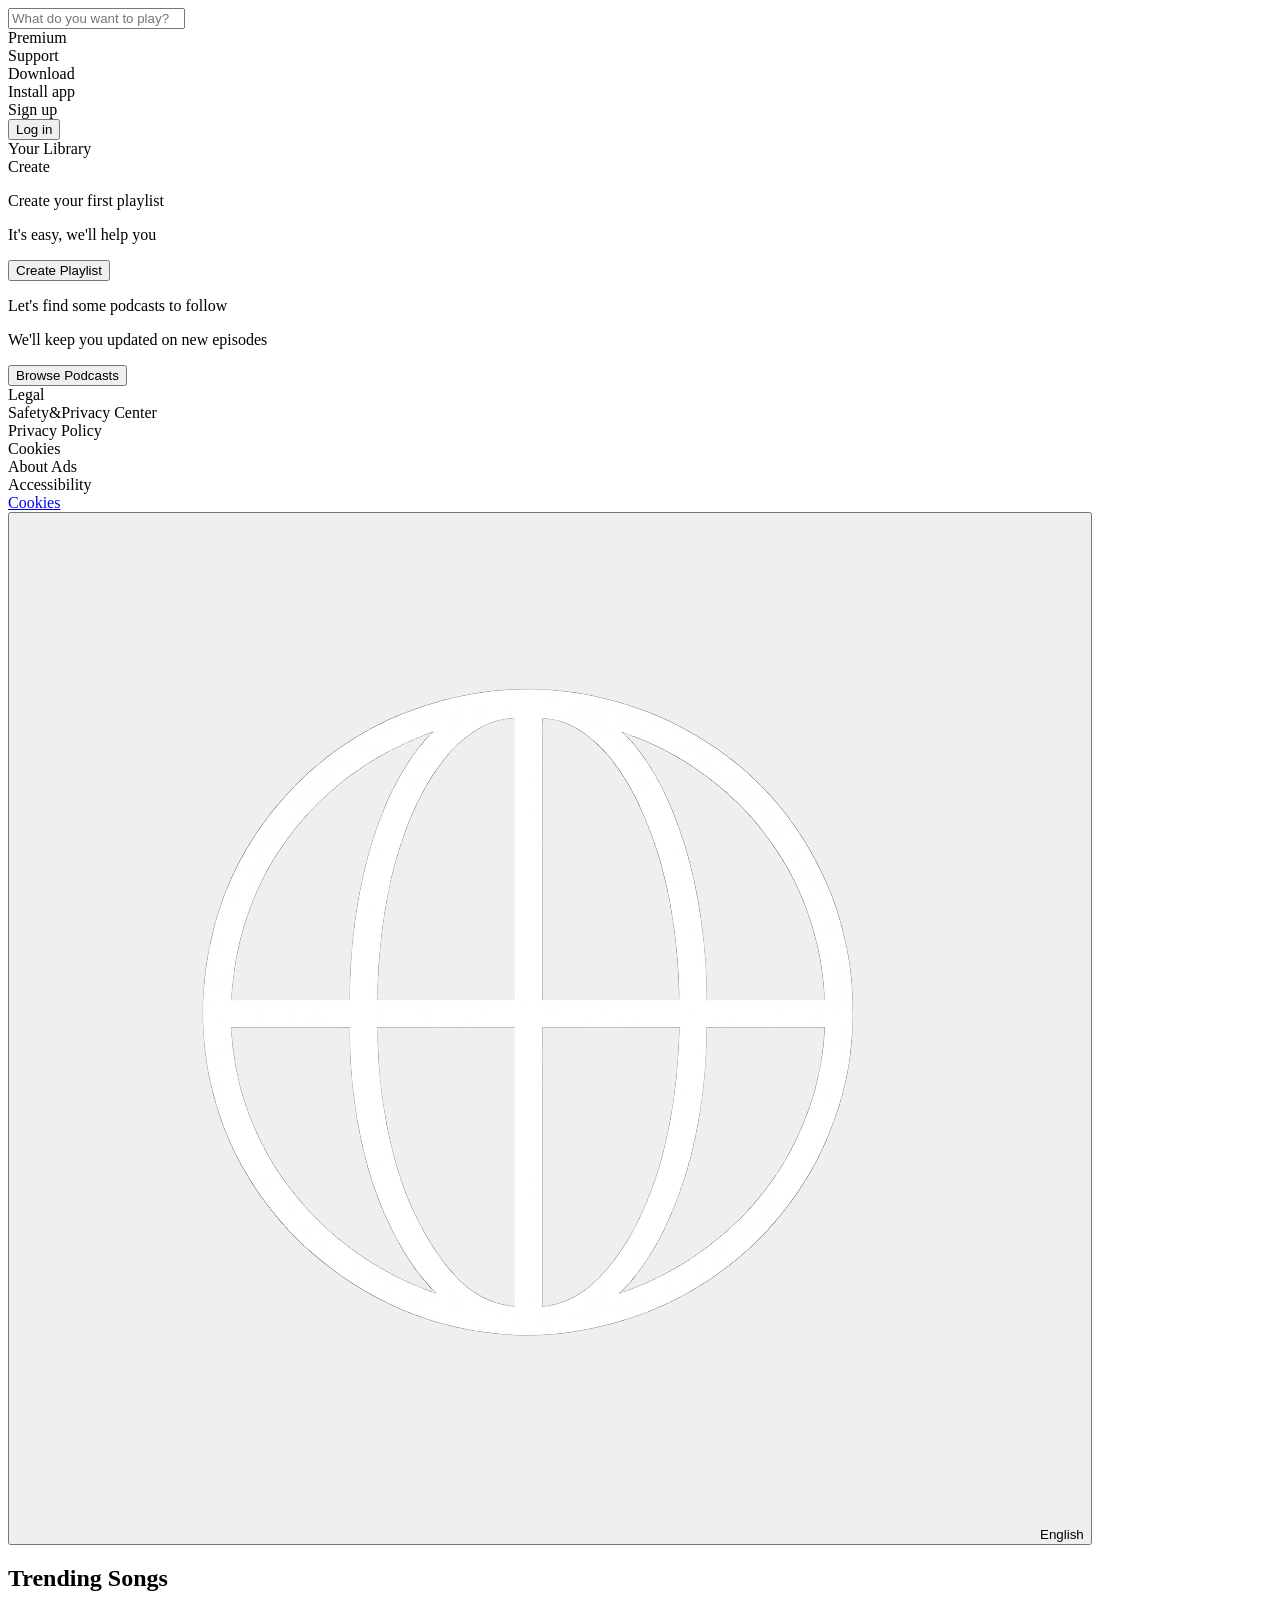
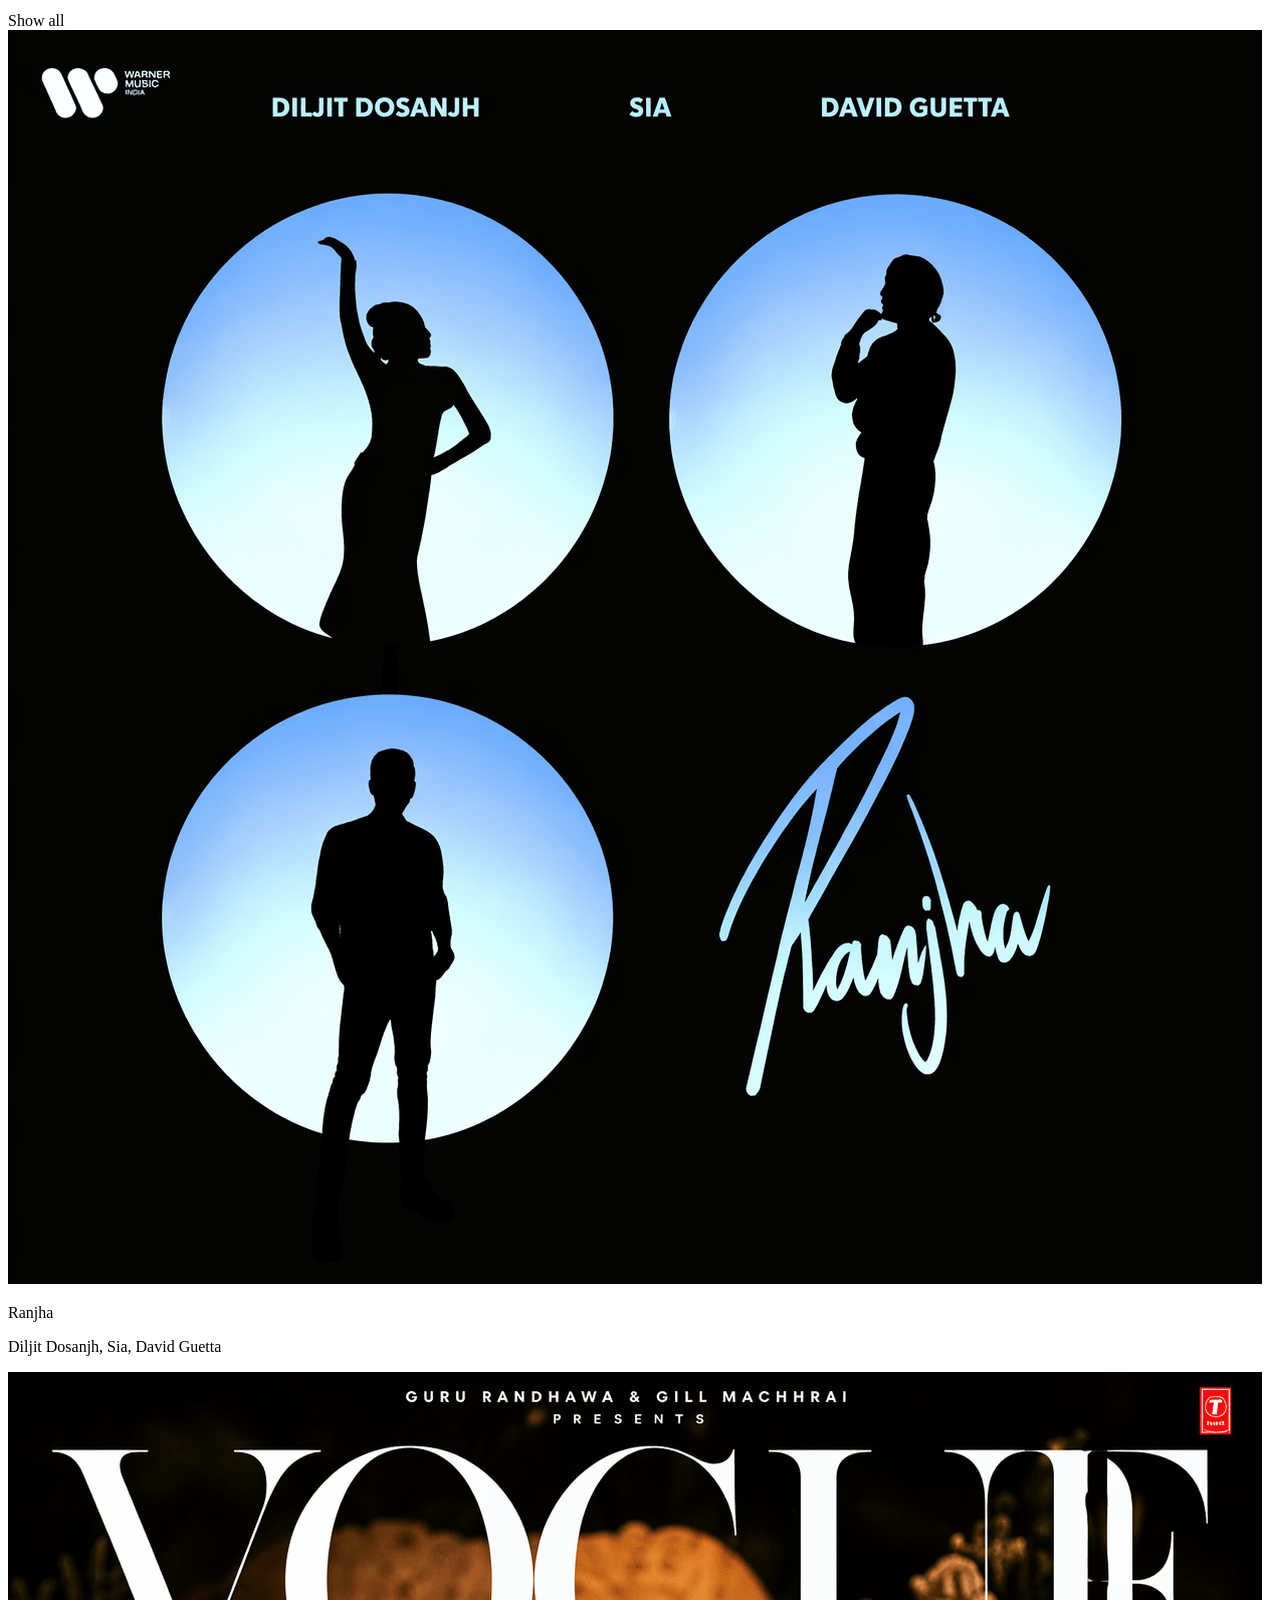
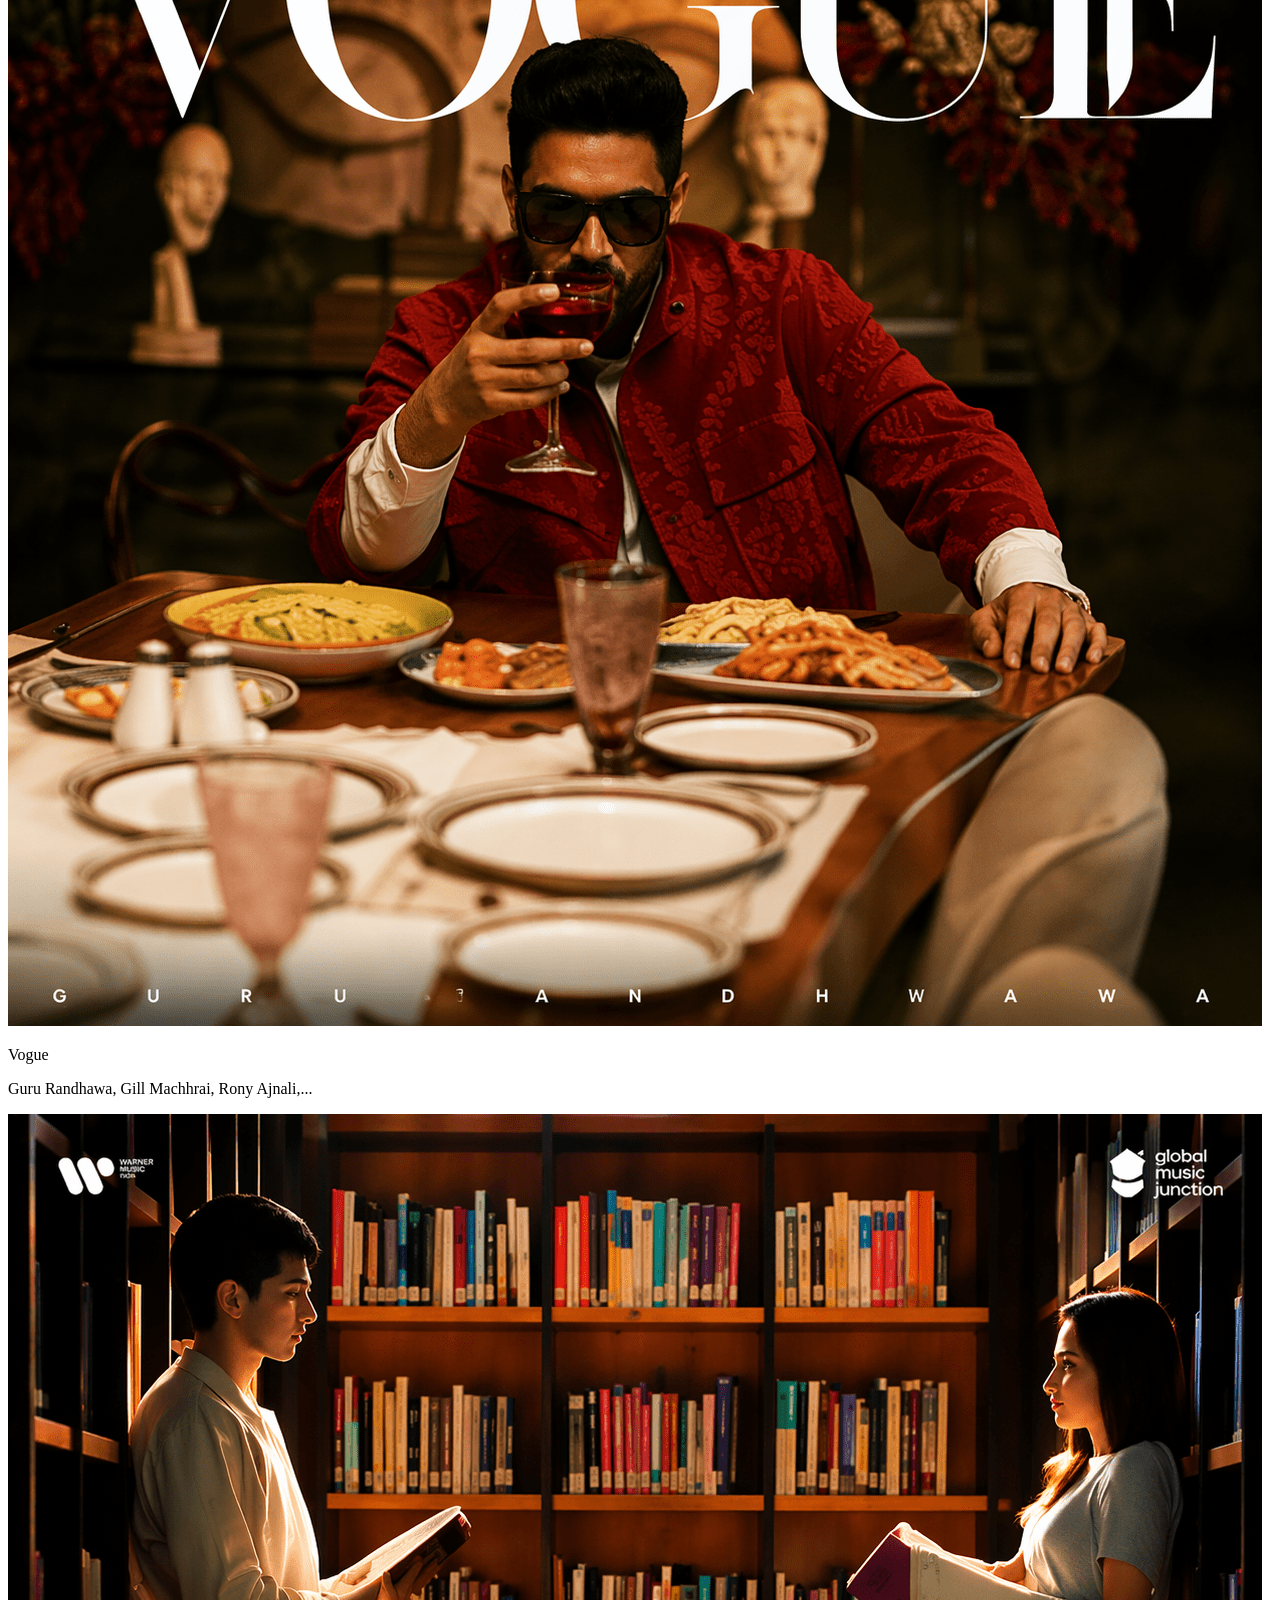
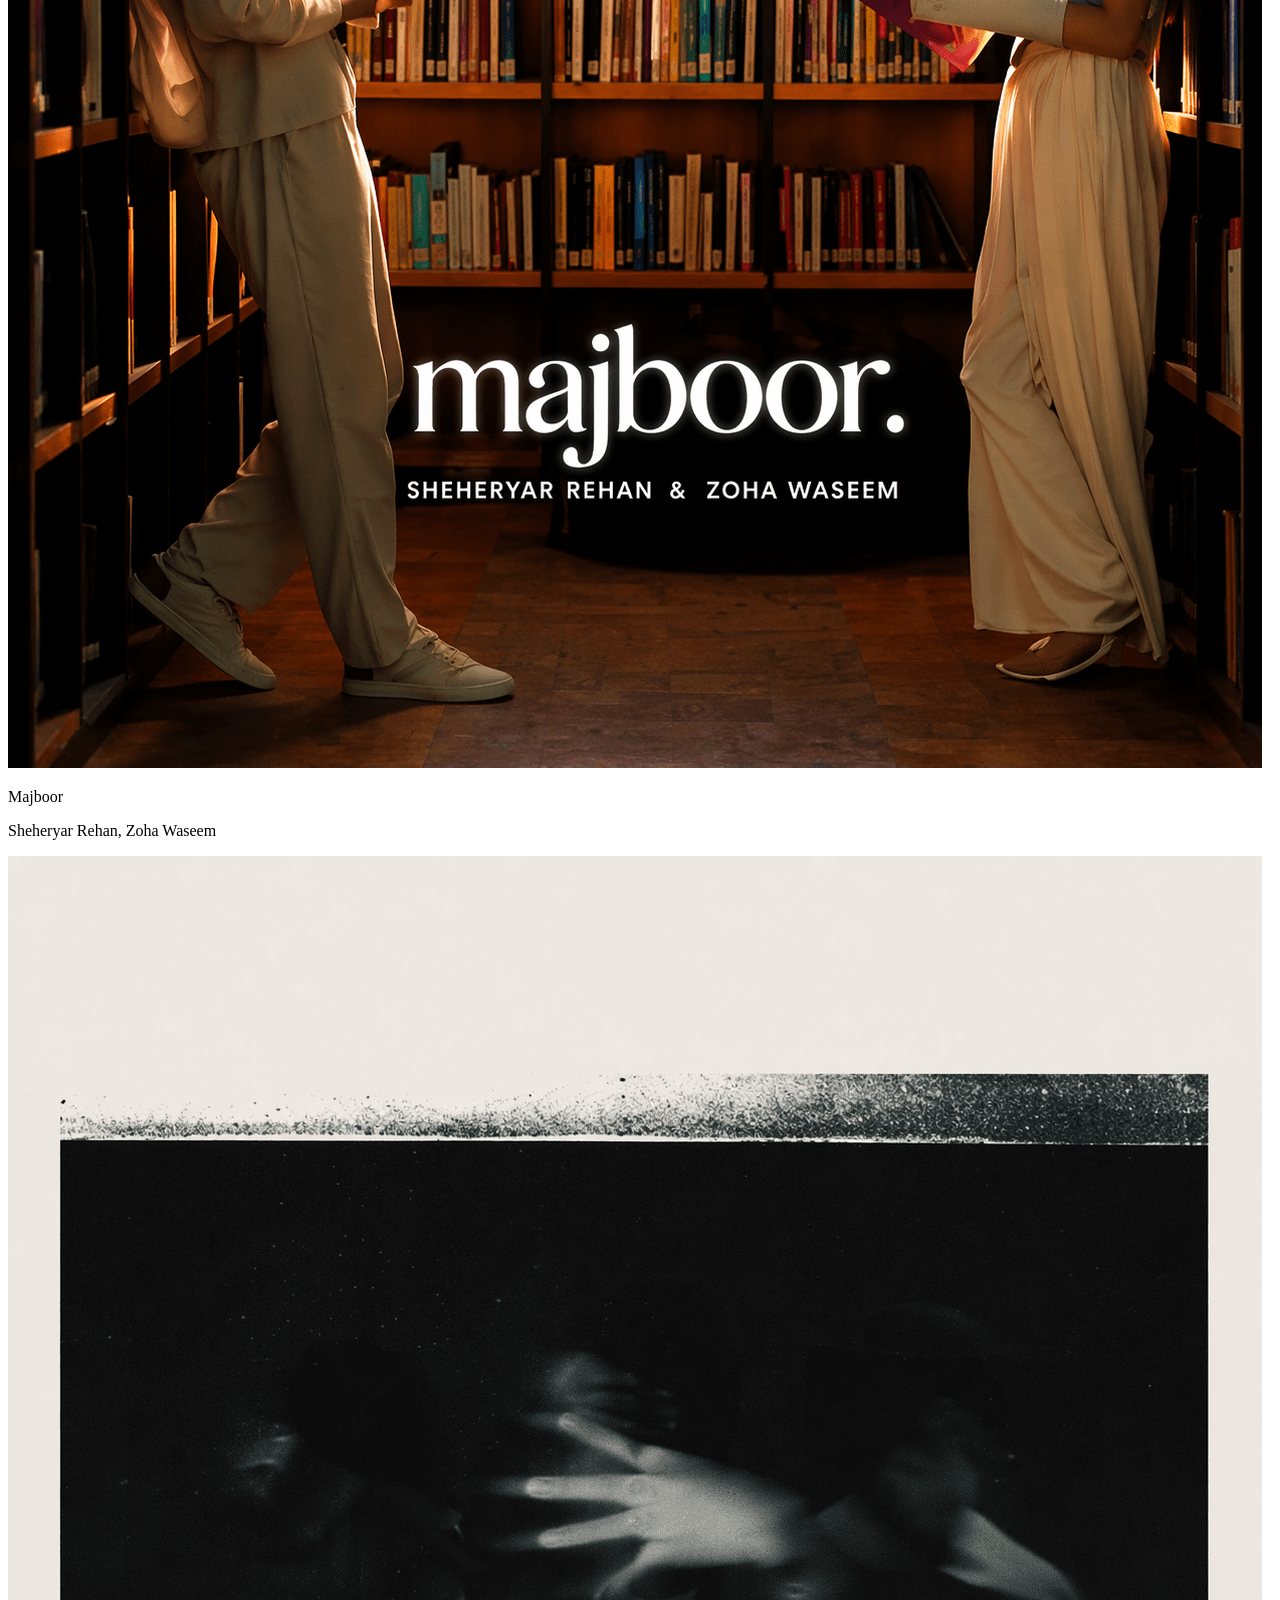
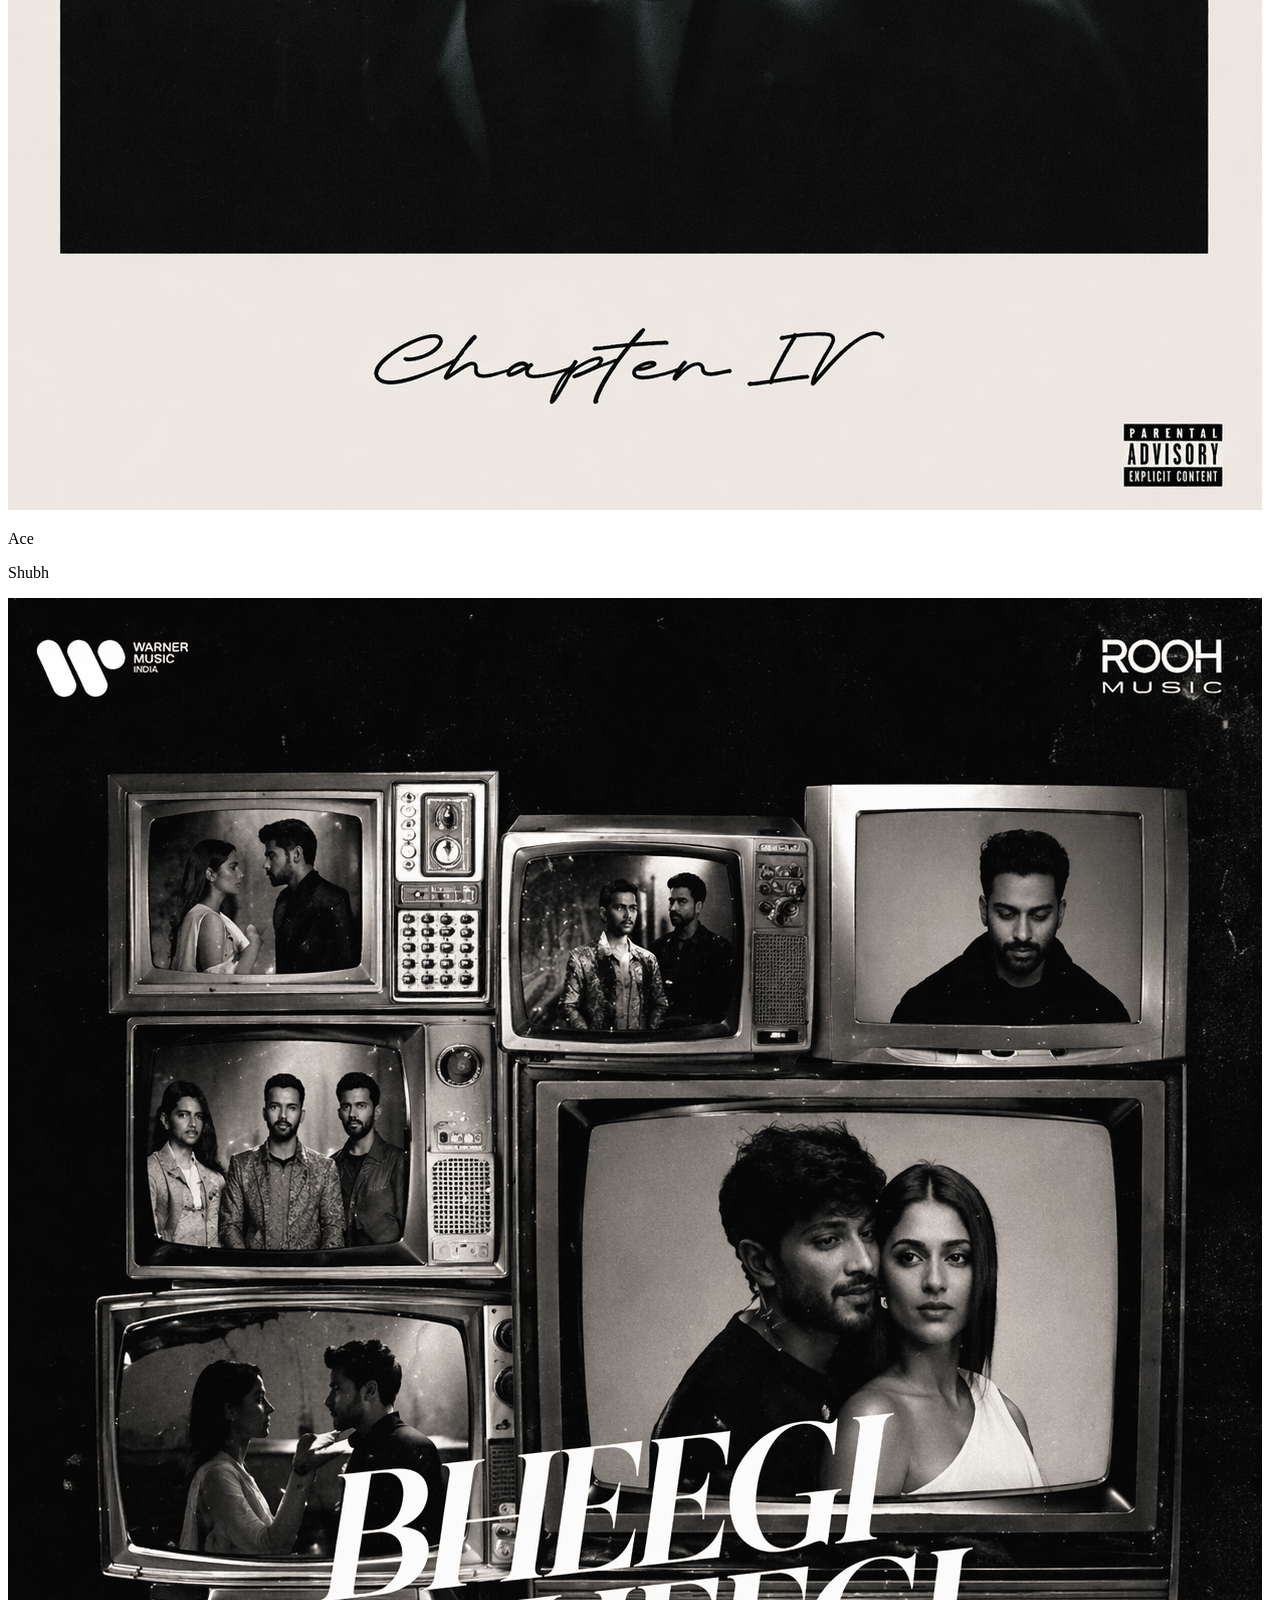
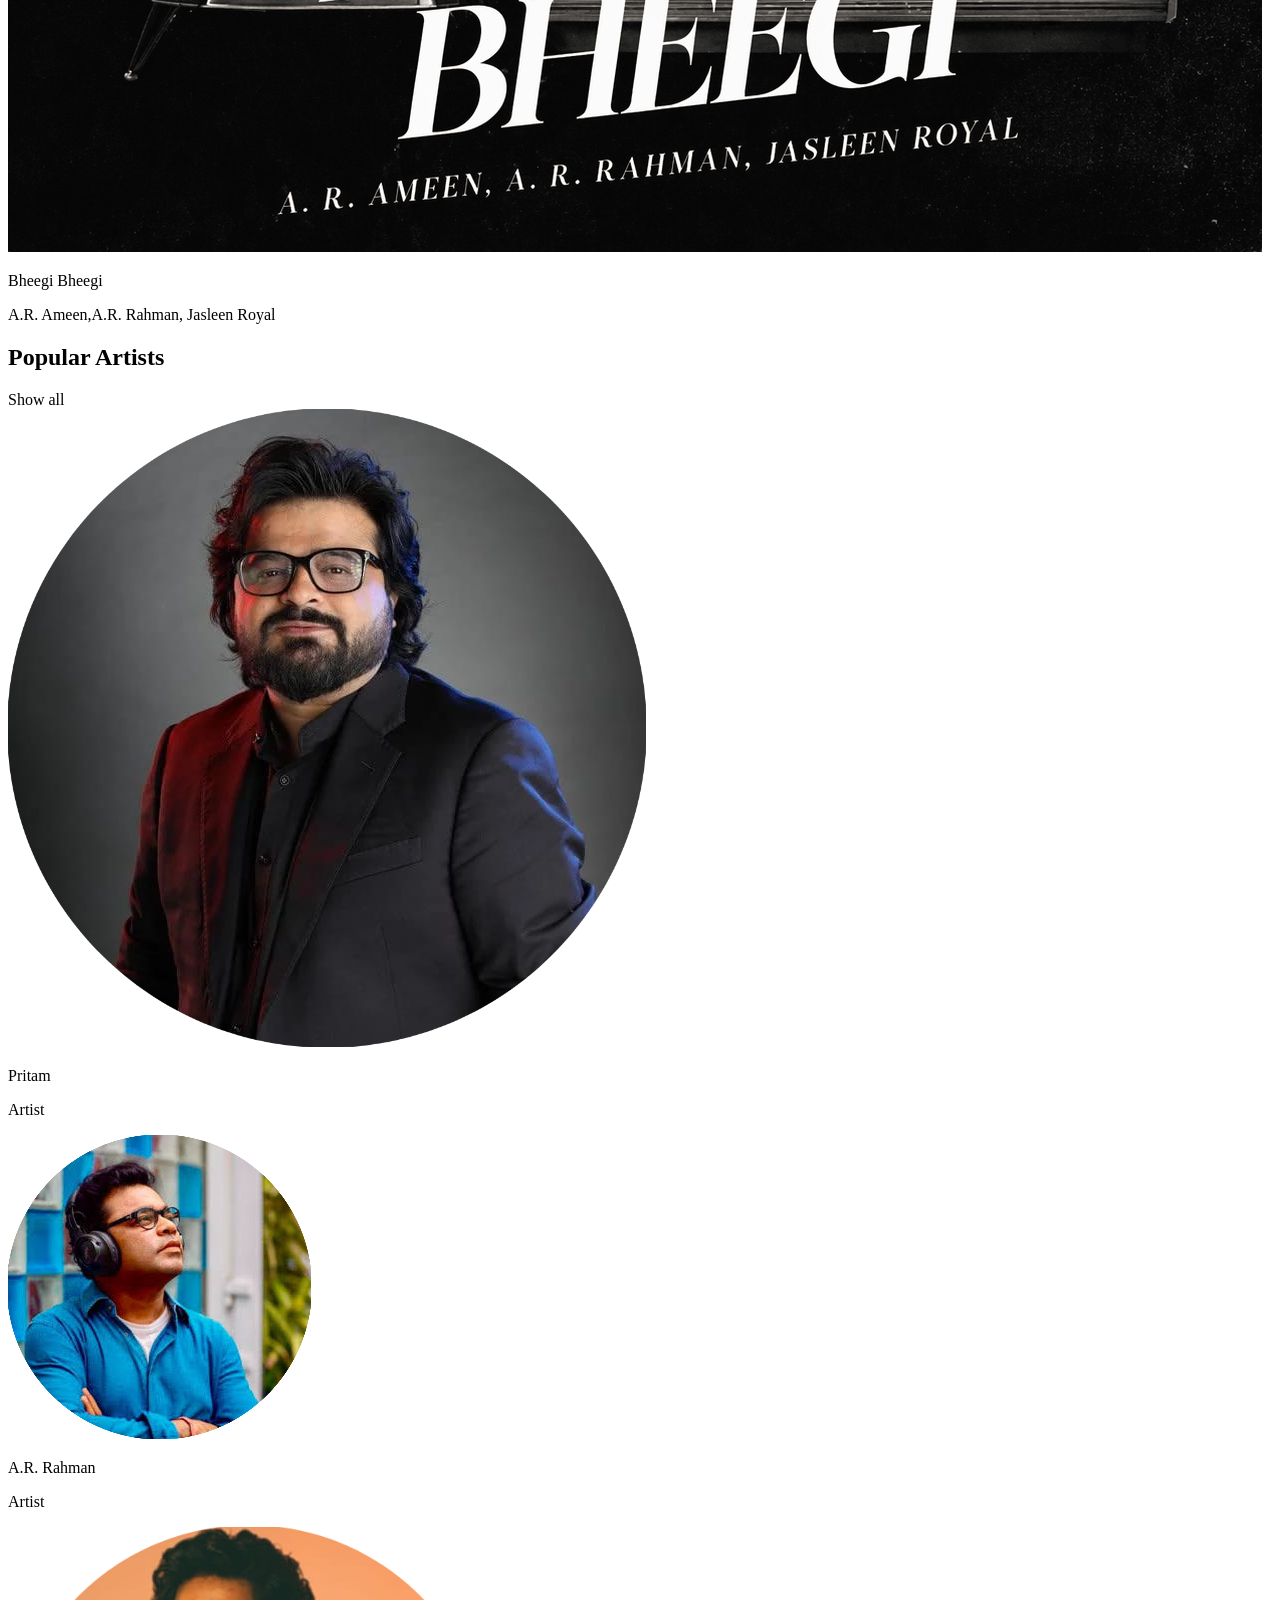
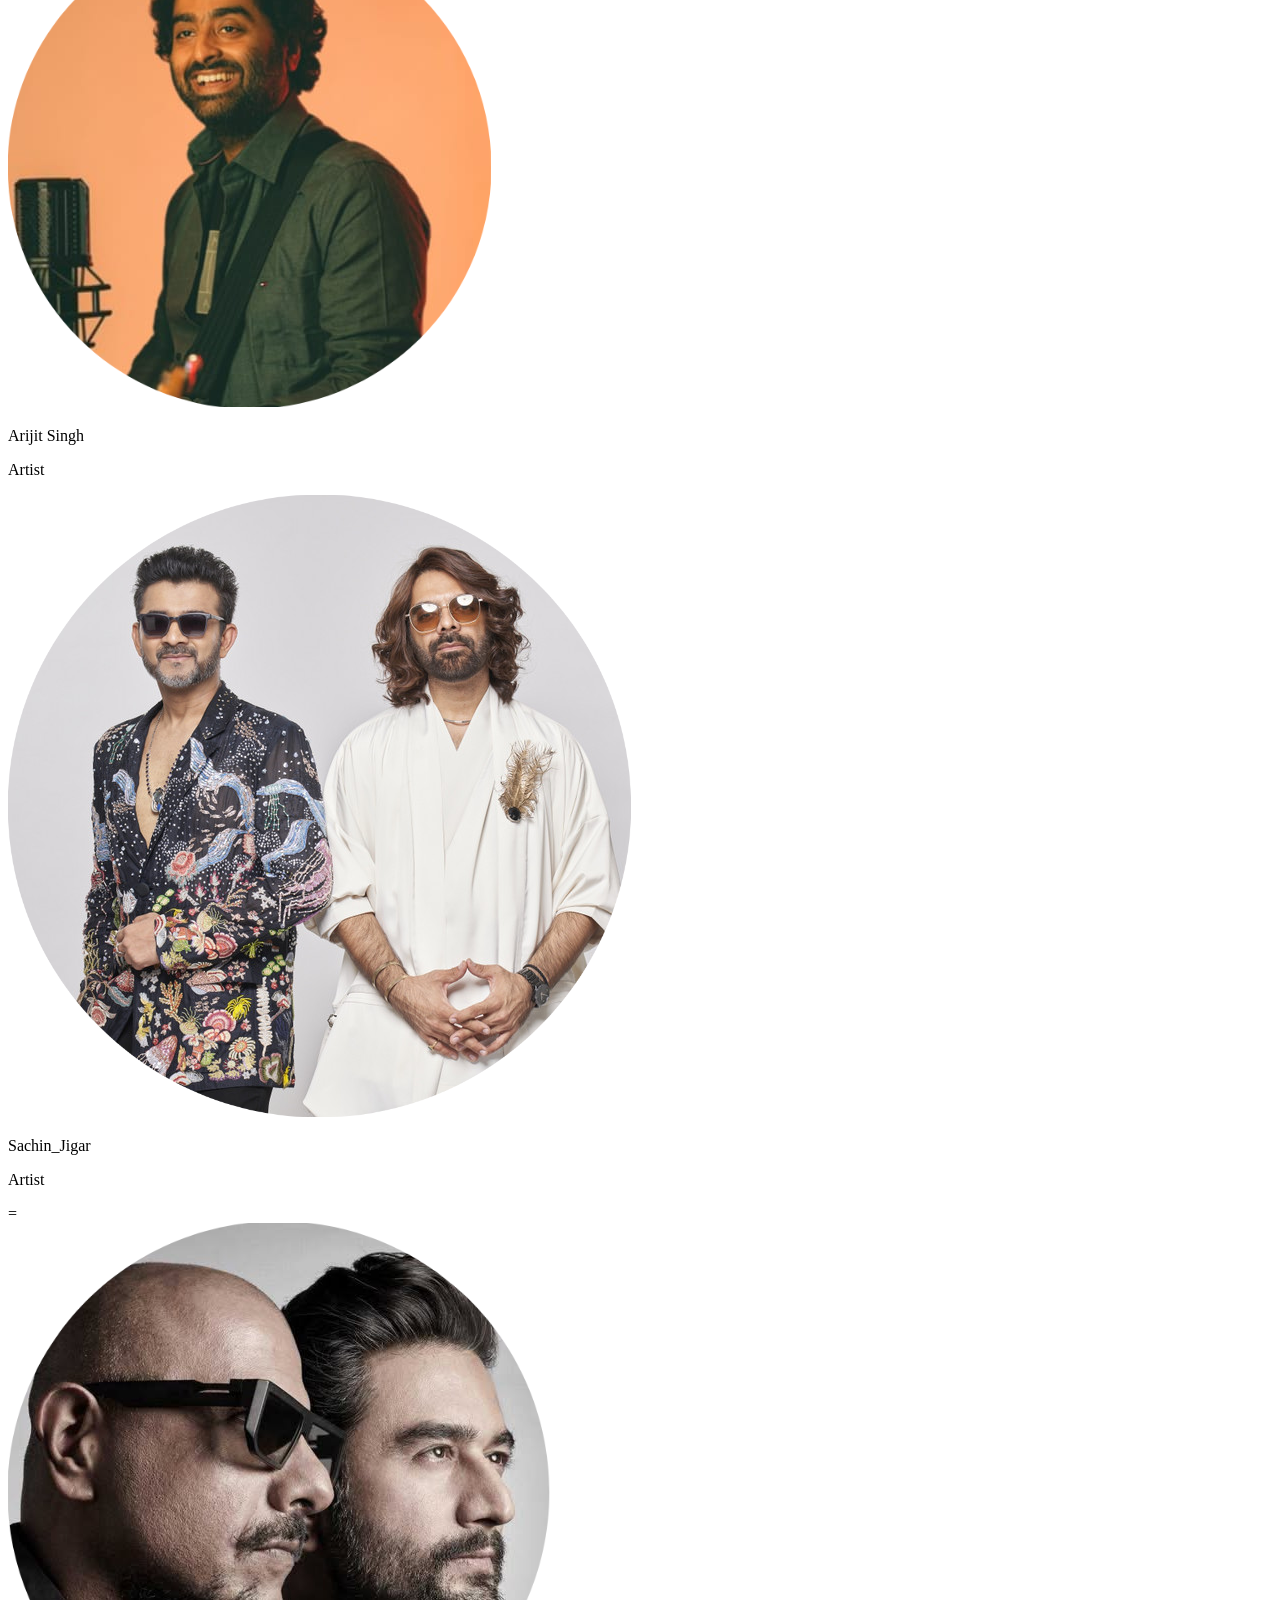
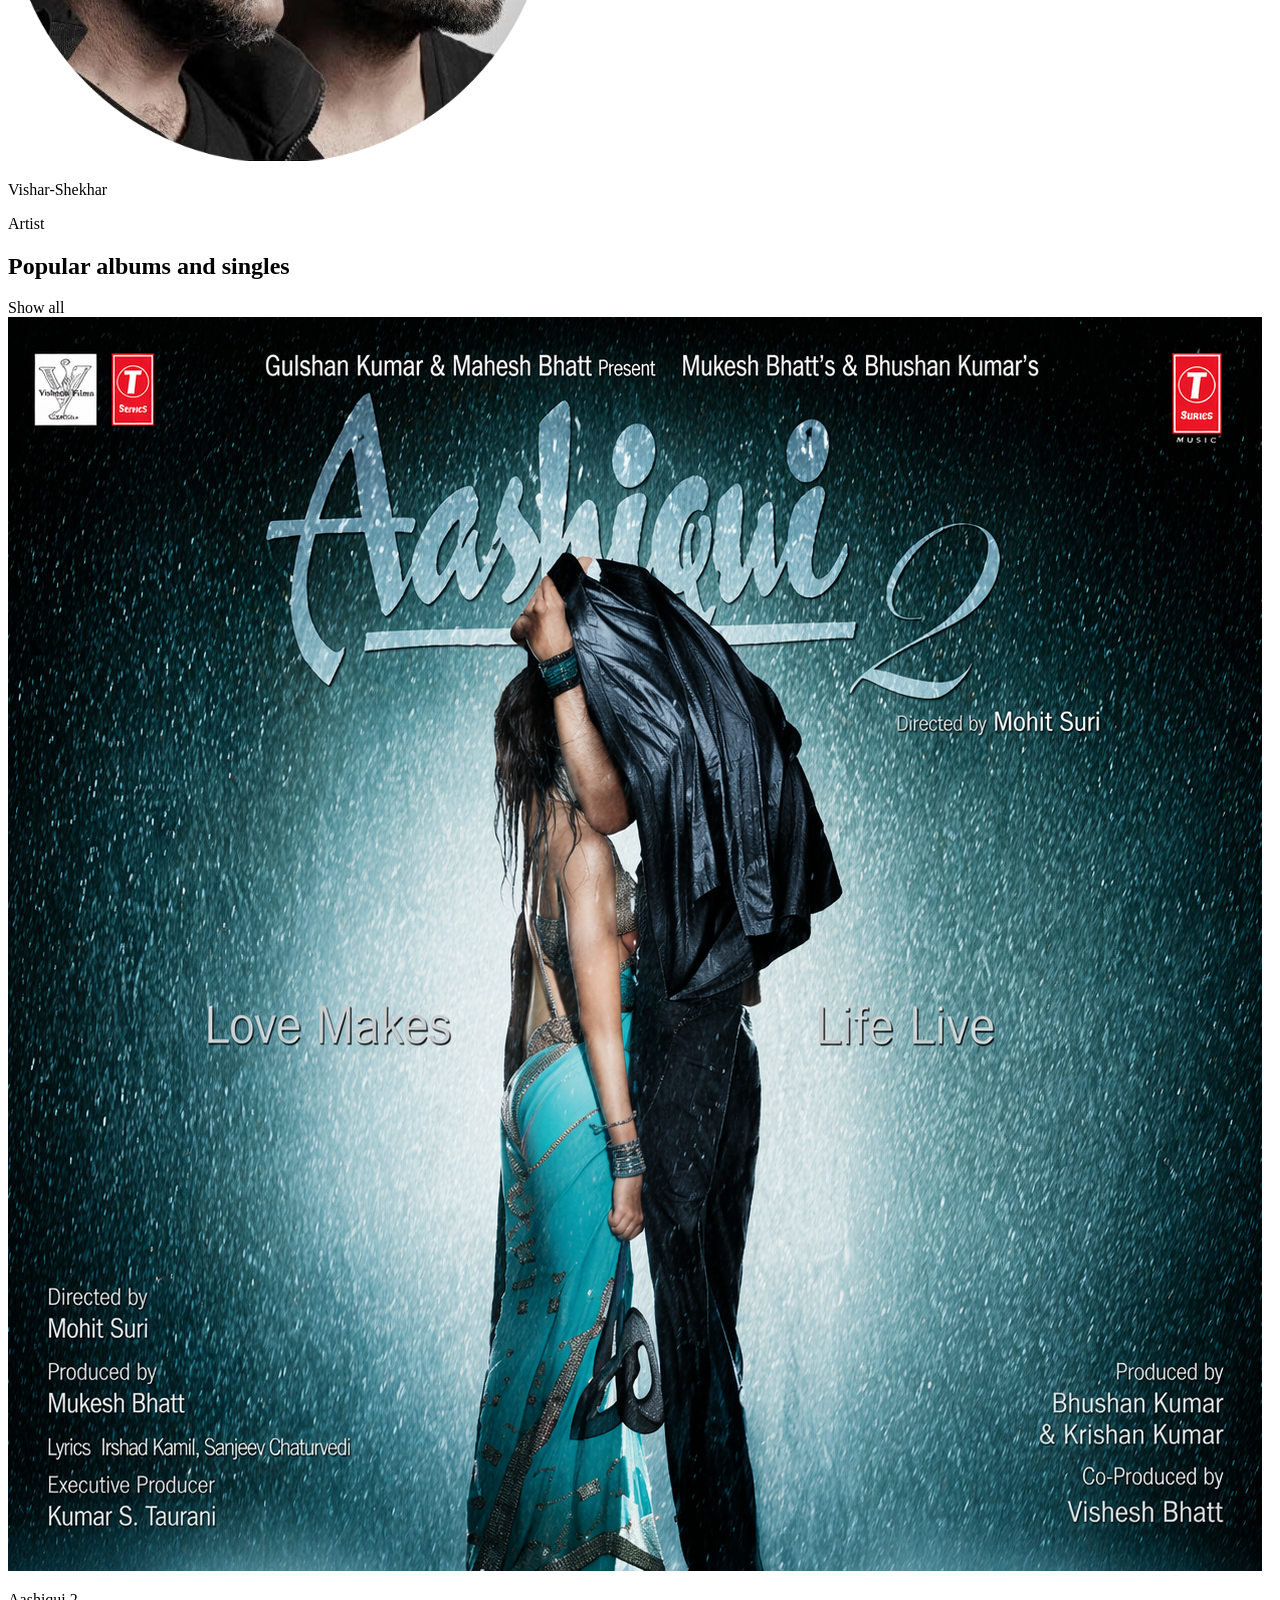
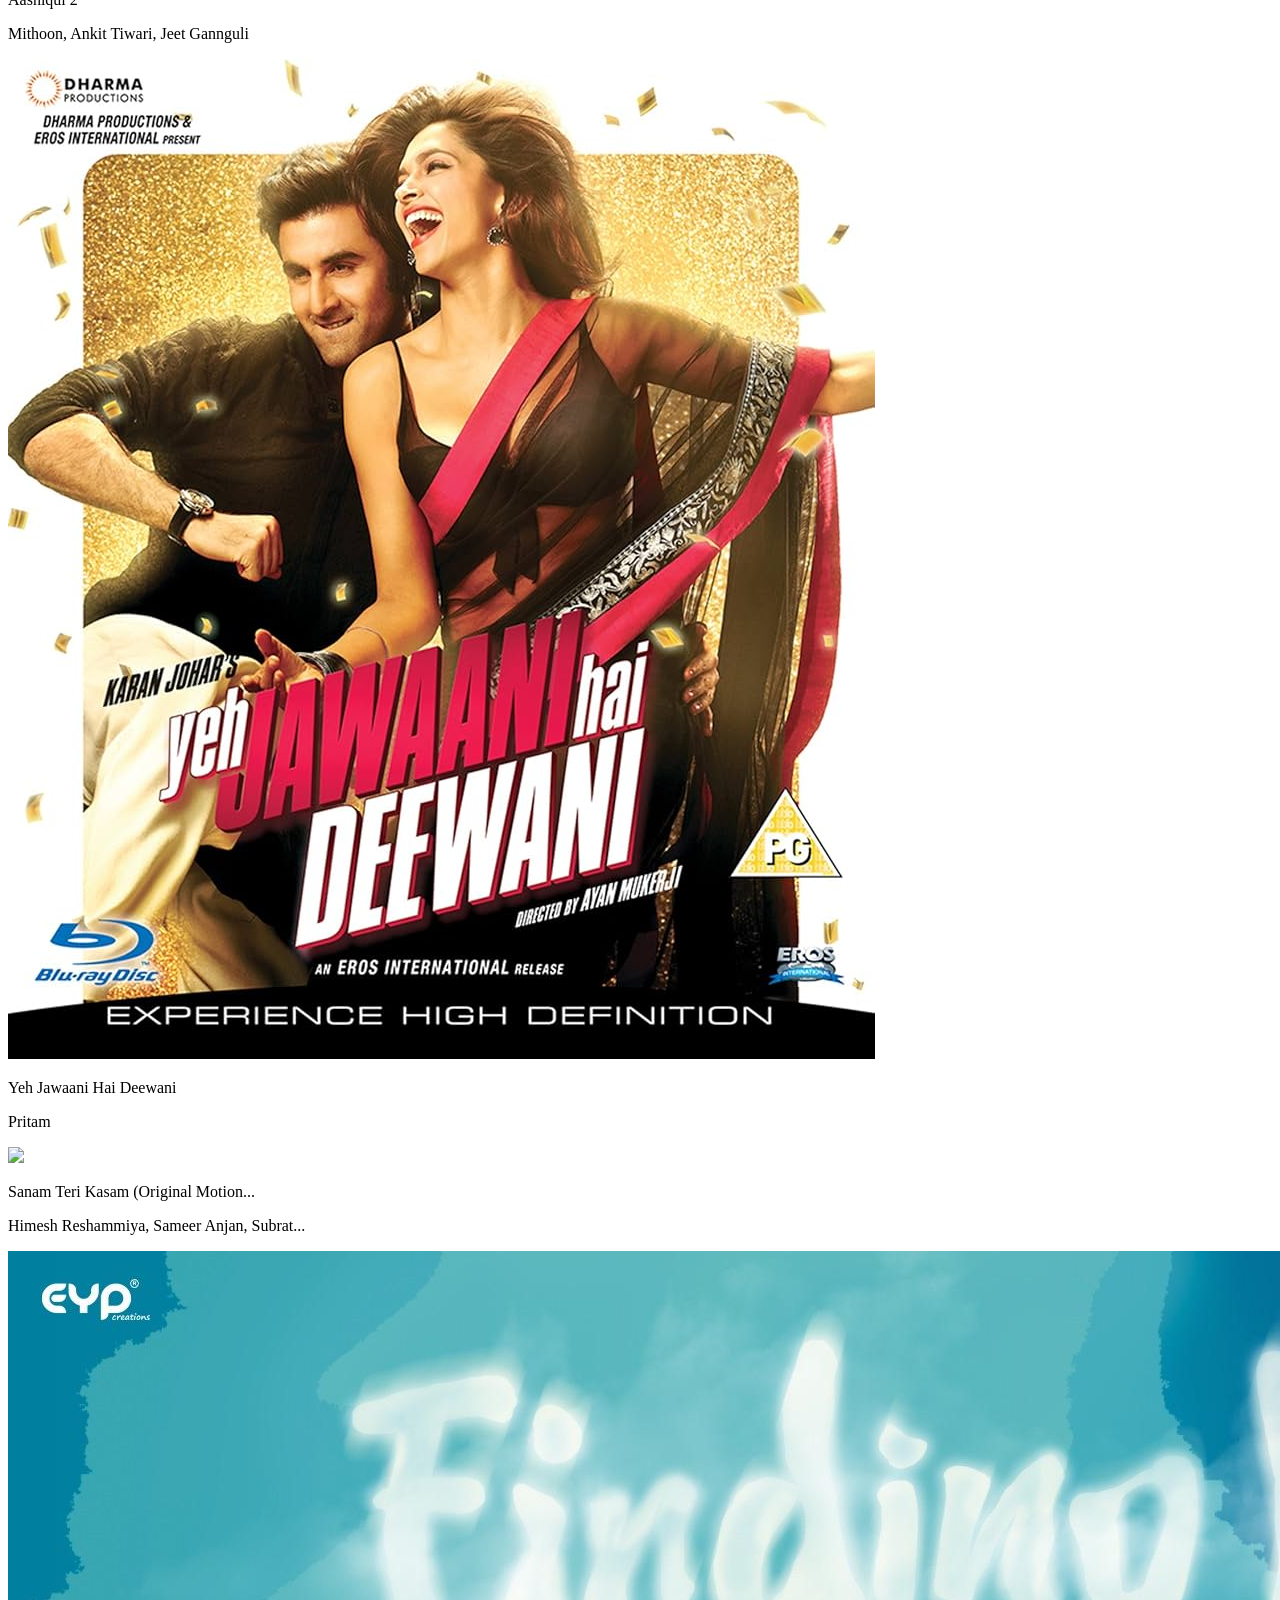
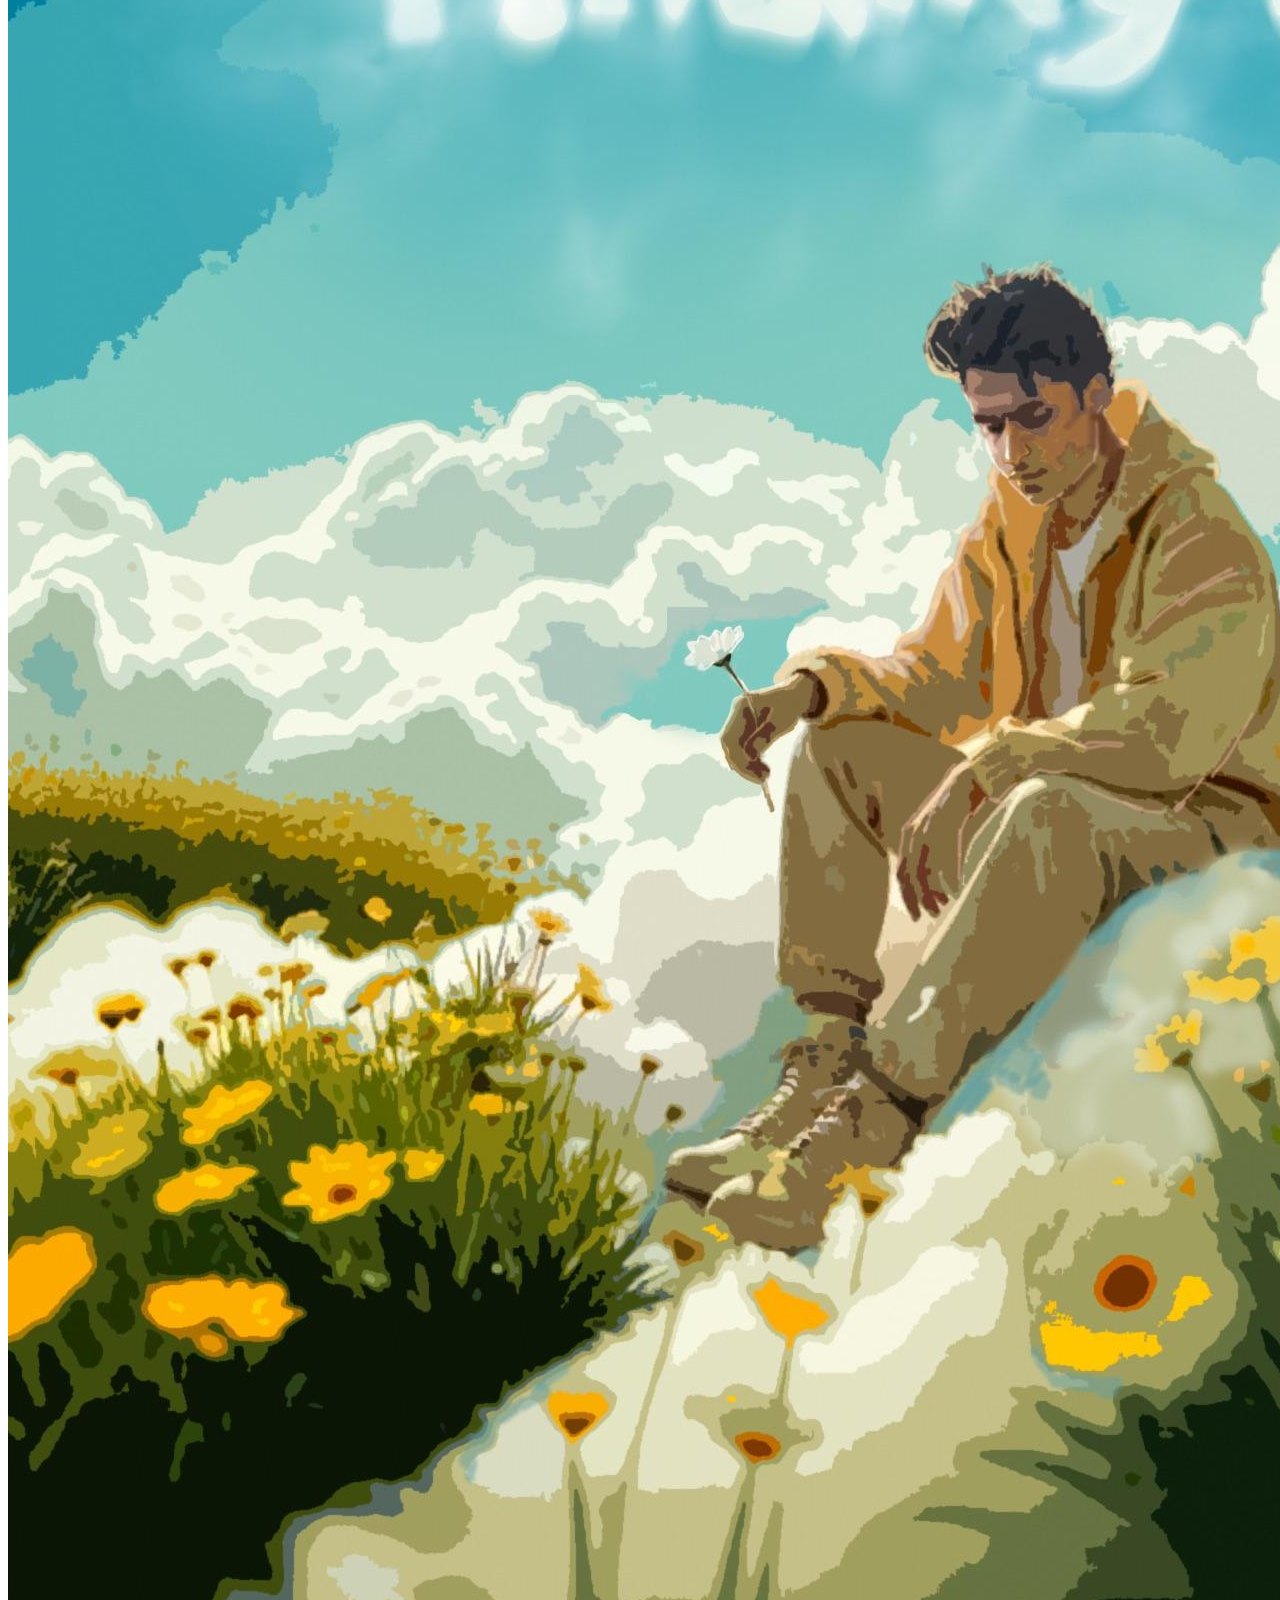
==== index.html @ 62ba7b70 "Update print statement from 'Hello' to 'Goodbye'" ====
<!DOCTYPE html>
<html lang="en">
<head>
    <meta charset="UTF-8">
    <meta name="viewport" content="width=device-width, initial-scale=1.0">
    <link rel="stylesheet" href="https://cdnjs.cloudflare.com/ajax/libs/font-awesome/7.0.1/css/all.min.css" integrity="sha512-2SwdPD6INVrV/lHTZbO2nodKhrnDdJK9/kg2XD1r9uGqPo1cUbujc+IYdlYdEErWNu69gVcYgdxlmVmzTWnetw==" crossorigin="anonymous" referrerpolicy="no-referrer" />
    <link rel="preconnect" href="https://fonts.googleapis.com">
    <link rel="preconnect" href="https://fonts.gstatic.com" crossorigin>
    <link href="https://fonts.googleapis.com/css2?family=Montserrat:ital,wght@0,100..900;1,100..900&display=swap" rel="stylesheet">
    <link rel="icon" href="./assets/logo.png">
    <link rel="stylesheet" href="style.css">
    <title>Spotify - Web Player: Music for everyone</title>
</head>
<body>
    <nav>
        <div class="left-half">
            <div class="logo">
                <i class="fa-brands fa-spotify"></i>
            </div>
            <div class="home">
                <i class="fa-solid fa-house"></i>
            </div>
            <div class="searchbar">
                <div class="searchicon">
                    <i class="fa-solid fa-magnifying-glass"></i>
                </div>
                <input type="text" class="input-box" placeholder="What do you want to play?">


                <div class="library">
                    <i class="fa-solid fa-folder-open"></i>
                </div>
            </div>
        </div>
        <div class="right-half">
            <div class="right-half1">
                <div class="para">Premium</div>
                <div class="para">Support</div>
                <div class="para">Download</div>
            </div>

            <div class="right-half2">
                <div class="para">
                    <div class="install">
                        <i class="fa-regular fa-circle-down"></i>
                        <div class="app">Install app</div>
                    </div>
                    
                </div>
                <div class="para">Sign up</div>
                <button class="login">Log in</button>
            </div>   
        </div>
    </nav>
    <div class="main">
        <div class="sidebar">
            <div class="options">
                <div class="lib-option">Your Library</div>
                <div class="icons">
                    <i class="fa-solid fa-plus"></i>
                    <div class="create">Create</div>
                </div>
            </div>
            <div class="boxes">
                <div class="playlist">
                    <p class="box-p1">Create your first playlist</p>
                    <p class="box-p2">It's easy, we'll help you</p>
                    <button class="badge">Create Playlist</button>
                </div>
                <div class="podcast">
                    <p class="box-p1">Let's find some podcasts to follow</p>
                    <p class="box-p2">We'll keep you updated on new episodes</p>
                    <button class="badge">Browse Podcasts</button>
                </div>
            </div>
            <div class="contents">
                <div id="container">
                    <div class="cont-div">
                        <div class="divs">Legal</div>
                        <div class="divs">Safety&Privacy Center</div>
                        <div class="divs">Privacy Policy</div>
                        <div class="divs">Cookies</div>
                        <div class="divs">About Ads</div>
                        <div class="divs">Accessibility</div>
                        </div>
                    <a href="#" class="cookies">Cookies</a>
                </div>
                <button class="english"><img src="globe.png">English</button>
            </div>
        </div>
        <div class="main-content">
<!-- Trending Songs -->
            <div class="top-cont">
                <h2>Trending Songs</h2>
                <div class="show-all">Show all</div>
            </div>
            <div class="card-container">
                <div class="card">
                    <div class="img-play">
                        <img src="card1.png" class="card-img">
                        <div class="play-btn">
                            <i class="fa-solid fa-play"></i>
                        </div>
                    </div>
                    <p class="card-title">Ranjha</p>
                    <p class="card-info">Diljit Dosanjh, Sia, David Guetta</p>
                </div>

                <div class="card">
                    <div class="img-play">
                        <img src="card2.png" class="card-img">
                        <div class="play-btn">
                            <i class="fa-solid fa-play"></i>
                        </div>
                    </div>
                    <p class="card-title">Vogue</p>
                    <p class="card-info">Guru Randhawa, Gill Machhrai, Rony Ajnali,...</p>
                </div>

                <div class="card">
                    <div class="img-play">
                        <img src="card3.png" class="card-img">
                        <div class="play-btn">
                            <i class="fa-solid fa-play"></i>
                        </div>
                    </div>
                    <p class="card-title">Majboor</p>
                    <p class="card-info">Sheheryar Rehan, Zoha Waseem</p>
                </div>

                <div class="card">
                    <div class="img-play">
                        <img src="card4.png" class="card-img">
                        <div class="play-btn">
                            <i class="fa-solid fa-play"></i>
                        </div>
                    </div>
                    <p class="card-title">Ace</p>
                    <p class="card-info">Shubh</p>
                </div>

                <div class="card">
                    <div class="img-play">
                        <img src="card5.png" class="card-img">
                        <div class="play-btn">
                            <i class="fa-solid fa-play"></i>
                        </div>
                    </div>
                    <p class="card-title">Bheegi Bheegi</p>
                    <p class="card-info">A.R. Ameen,A.R. Rahman, Jasleen Royal</p>
                </div>
            </div>
<!-- Popular Artists -->
            <div class="top-cont">
                <h2>Popular Artists</h2>
                <div class="show-all">Show all</div>
            </div>
            <div class="card-container">
                <div class="card">
                    <div class="img-play">
                        <img src="card6.png" class="card-img">
                        <div class="play-btn">
                            <i class="fa-solid fa-play"></i>
                        </div>
                    </div>
                    <p class="card-title">Pritam</p>
                    <p class="card-info">Artist</p>
                </div>

                <div class="card">
                    <div class="img-play">
                        <img src="card7.png" class="card-img">
                        <div class="play-btn">
                            <i class="fa-solid fa-play"></i>
                        </div>
                    </div>
                    <p class="card-title">A.R. Rahman</p>
                    <p class="card-info">Artist</p>
                </div>

                <div class="card">
                    <div class="img-play">
                        <img src="card8.png" class="card-img">
                        <div class="play-btn">
                            <i class="fa-solid fa-play"></i>
                        </div>
                    </div>
                    <p class="card-title">Arijit Singh</p>
                    <p class="card-info">Artist</p>
                </div>

                <div class="card">
                    <div class="img-play">
                        <img src="card9.png" class="card-img">
                        <div class="play-btn">
                            <i class="fa-solid fa-play"></i>
                        </div>
                    </div>
                    <p class="card-title">Sachin_Jigar</p>
                    <p class="card-info">Artist</p>=
                </div>

                <div class="card">
                    <div class="img-play">
                        <img src="card10.png" class="card-img">
                        <div class="play-btn">
                            <i class="fa-solid fa-play"></i>
                        </div>
                    </div>
                    <p class="card-title">Vishar-Shekhar</p>
                    <p class="card-info">Artist</p>
                </div>
            </div>
<!-- Popular albums and singles -->
            <div class="top-cont">
                <h2>Popular albums and singles</h2>
                <div class="show-all">Show all</div>
            </div>
            <div class="card-container">
                <div class="card">
                    <div class="img-play">
                        <img src="card11.png" class="card-img">
                        <div class="play-btn">
                            <i class="fa-solid fa-play"></i>
                        </div>
                    </div>
                    <p class="card-title">Aashiqui 2</p>
                    <p class="card-info">Mithoon, Ankit Tiwari, Jeet Gannguli</p>
                </div>

                <div class="card">
                    <div class="img-play">
                        <img src="card12.png" class="card-img">
                        <div class="play-btn">
                            <i class="fa-solid fa-play"></i>
                        </div>
                    </div>
                    <p class="card-title">Yeh Jawaani Hai Deewani</p>
                    <p class="card-info">Pritam</p>
                </div>

                <div class="card">
                    <div class="img-play">
                        <img src="card13.png" class="card-img">
                        <div class="play-btn">
                            <i class="fa-solid fa-play"></i>
                        </div>
                    </div>
                    <p class="card-title">Sanam Teri Kasam (Original Motion...</p>
                    <p class="card-info">Himesh Reshammiya, Sameer Anjan, Subrat...</p>
                </div>

                <div class="card">
                    <div class="img-play">
                        <img src="card14.png" class="card-img">
                        <div class="play-btn">
                            <i class="fa-solid fa-play"></i>
                        </div>
                    </div>
                    <p class="card-title">Finding Her</p>
                    <p class="card-info">Kushagra, Bharath, Saaheal</p>
                </div>

                <div class="card">
                    <div class="img-play">
                        <img src="card15.png" class="card-img">
                        <div class="play-btn">
                            <i class="fa-solid fa-play"></i>
                        </div>
                    </div>
                    <p class="card-title">Young G.O.A.T</p>
                    <p class="card-info">Cheema Y, Gur Sidhu</p>
                </div>
            </div>
<!-- Popular Radio -->
            <div class="top-cont">
                <h2>Popular Radio</h2>
                <div class="show-all">Show all</div>
            </div>
            <div class="card-container">
                <div class="card">
                    <div class="img-play">
                        <img src="card16.png" class="card-img">
                        <div class="play-btn">
                            <i class="fa-solid fa-play"></i>
                        </div>
                    </div>
                    <p class="card-info">With Sachin-Jigar, Pritam, Jeet Gannguli</p>
                </div>

                <div class="card">
                    <div class="img-play">
                        <img src="card17.png" class="card-img">
                        <div class="play-btn">
                            <i class="fa-solid fa-play"></i>
                        </div>
                    </div>
                    <p class="card-info">With Ankit Tiwari, Pritam, Vishal-Shekhar and more</p>
                </div>

                <div class="card">
                    <div class="img-play">
                        <img src="card18.png" class="card-img">
                        <div class="play-btn">
                            <i class="fa-solid fa-play"></i>
                        </div>
                    </div>
                    <p class="card-info">With Arijit Singh, Atif Aslam, A.R. Rahman...</p>
                </div>

                <div class="card">
                    <div class="img-play">
                        <img src="card19.png" class="card-img">
                        <div class="play-btn">
                            <i class="fa-solid fa-play"></i>
                        </div>
                    </div>
                    <p class="card-info">With Vinod Rathod, Kumar Sanu, Udit...</p>
                </div>

                <div class="card">
                    <div class="img-play">
                        <img src="card20.png" class="card-img">
                        <div class="play-btn">
                            <i class="fa-solid fa-play"></i>
                        </div>
                    </div>
                    <p class="card-info">With Karan Aujla, AP Dhillon, Shubh and...</p>
                </div>
            </div>
<!-- Featured Charts -->
            <div class="top-cont">
                <h2>Featured Charts</h2>
                <div class="show-all">Show all</div>
            </div>
            <div class="card-container">
                <div class="card">
                    <div class="img-play">
                        <img src="card21.png" class="card-img">
                        <div class="play-btn">
                            <i class="fa-solid fa-play"></i>
                        </div>
                    </div>
                    <p class="card-info">Your weekly update of the most played tracks...</p>
                </div>

                <div class="card">
                    <div class="img-play">
                        <img src="card22.png" class="card-img">
                        <div class="play-btn">
                            <i class="fa-solid fa-play"></i>
                        </div>
                    </div>
                    <p class="card-info">Your weekly update of the most played tracks...</p>
                </div>

                <div class="card">
                    <div class="img-play">
                        <img src="card23.png" class="card-img">
                        <div class="play-btn">
                            <i class="fa-solid fa-play"></i>
                        </div>
                    </div>
                    <p class="card-info">Your daily update of the most played tracks...</p>
                </div>

                <div class="card">
                    <div class="img-play">
                        <img src="card24.png" class="card-img">
                        <div class="play-btn">
                            <i class="fa-solid fa-play"></i>
                        </div>
                    </div>
                    <p class="card-info">Your daily update of the most played tracks...</p>
                </div>

                <div class="card">
                    <div class="img-play">
                        <img src="card25.png" class="card-img">
                        <div class="play-btn">
                            <i class="fa-solid fa-play"></i>
                        </div>
                    </div>
                    <p class="card-info">Your daily update of the most played tracks...</p>
                </div>
            </div>
            <hr class="hr">
            <div class="footer">
                <div class="footer-info">
                    <div class="content-info">
                        <div class="para-info">
                            <div class="info-cont">
                                <h4 class="info-p">Company</h4>
                                <ul class="info-ul">About</ul>
                                <ul class="info-ul">Jobs</ul>
                                <ul class="info-ul">For the Record</ul>
                            </div>
                            <div class="info-cont">
                                <h4 class="info-p">Communities</h4>
                                <ul class="info-ul">For Artists</ul>
                                <ul class="info-ul">Developers</ul>
                                <ul class="info-ul">Advertising</ul>
                                <ul class="info-ul">Investors</ul>
                                <ul class="info-ul">Vendors</ul>
                            </div>
                            <div class="info-cont">
                                <h4 class="info-p">Useful links</h4>
                                <ul class="info-ul">Support</ul>
                                <ul class="info-ul">Free Mobile App</ul>
                                <ul class="info-ul">Popular by Country</ul>
                                <ul class="info-ul">Import your music</ul>
                            </div>
                            <div class="info-cont">
                                <h4 class="info-p">Spotify Plans</h4>
                                <ul class="info-ul">Premium Lite</ul>
                                <ul class="info-ul">Premium Standard</ul>
                                <ul class="info-ul">Premium Platinum</ul>
                                <ul class="info-ul">Premium Standard</ul>
                                <ul class="info-ul">Spotify Free</ul>
                            </div>
                        </div>
                        <div class="icon-info">
                            <div class="home">
                                <i class="fa-brands fa-instagram"></i>
                            </div>
                            <div class="home">
                                <i class="fa-brands fa-twitter"></i>
                            </div>
                            <div class="home">
                                <i class="fa-brands fa-facebook"></i>
                            </div>
                        </div>
                    </div>
                </div>
                <div class="bottom-info">
                    <hr class="hr">
                    <footer>&copy; 2026 Spotify AB</footer>
                </div>
            </div>
        </div>
        <div class="login-content">
            <div class="login-p">
                <p class="login-p1">Preview of Spotify</p>
                <p class="login-p2">Sign up to get unlimited songs and podcast with occasional ads, No credit card needed.</p>
            </div>
            <button class="badge1">Sign up for free</button>
        </div>
    </div>
</body>
</html>
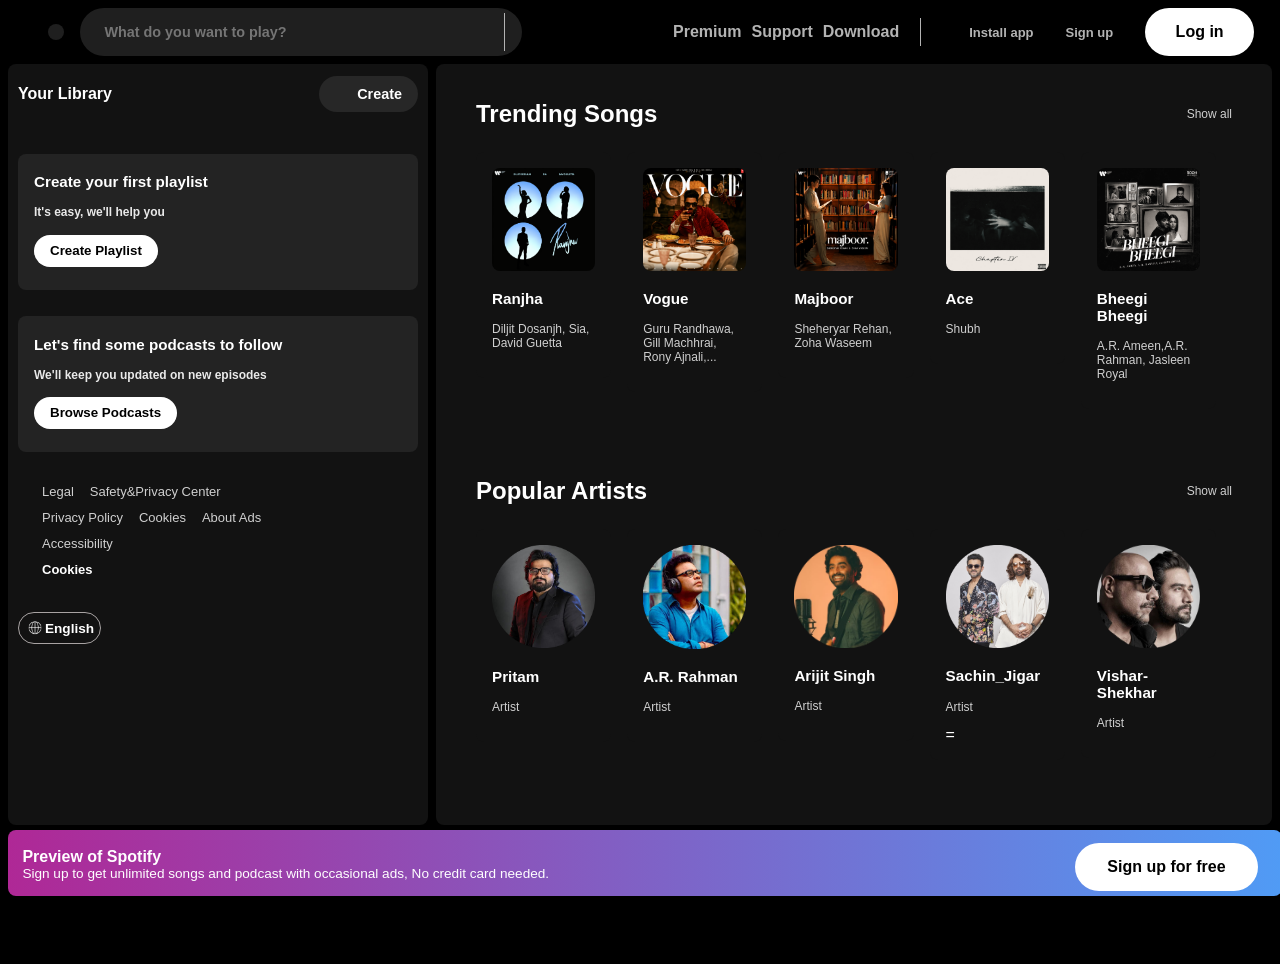
==== commit 98c61e70: "Update print statement from 'Hello' to 'Goodbye'" ====
--- a/index.html
+++ b/index.html
@@ -7,7 +7,7 @@
     <link rel="preconnect" href="https://fonts.googleapis.com">
     <link rel="preconnect" href="https://fonts.gstatic.com" crossorigin>
     <link href="https://fonts.googleapis.com/css2?family=Montserrat:ital,wght@0,100..900;1,100..900&display=swap" rel="stylesheet">
-    <link rel="icon" href="./assets/logo.png">
+    <link rel="icon" href="logo.png">
     <link rel="stylesheet" href="style.css">
     <title>Spotify - Web Player: Music for everyone</title>
 </head>
--- a/style.css
+++ b/style.css
@@ -0,0 +1,625 @@
+body{
+    display: flex;
+    flex-direction: column;
+    font-family: "Montserrat", sans-serif;
+    margin: 0;
+    background-color: #000;
+    color: #fff;
+    overflow: hidden;
+}
+
+nav{
+    width: 100%;
+    display: flex;
+    align-items: center;
+    justify-content: space-between;
+    height: 4rem;
+}
+
+.left-half{
+    display: flex;
+    align-items: center;
+    color: white;
+}
+
+.logo{
+
+    font-size: 2rem;
+    margin: 1rem;
+}
+
+.home{
+    font-size: 1.69rem;
+    background-color: #1f1f1f;
+    padding: 0.5rem;
+    border-radius: 50%;
+    margin: 0rem 1rem;
+}
+
+.home:hover{
+    color: white;
+    transform: scale(1.05);
+}
+
+.searchbar{
+    display: flex; 
+    background-color: #1f1f1f;
+    align-items: center;
+    height: 3rem;
+    width: 27.6rem;
+    border-radius: 20rem;
+    
+}
+
+.searchbar:hover{
+    background-color: #2a2a2a;
+    border: 1px solid rgb(76, 76, 76);
+}
+
+.searchicon{
+    font-size: 1.5rem;
+    color: rgb(179, 179, 179);
+    padding: 0 0.7rem;
+    
+}
+
+.searchbar:hover .searchicon{
+    color: white;   
+}
+
+.input-box{
+    width: 100%;
+    height: 75%;
+    background-color: #27272700;
+    border: none;
+    border-right: 1px solid rgb(179 179 179);
+    color: white;
+    font-size: 0.9rem;
+    font-weight: 700;
+    outline: none;
+    box-shadow: none;
+}
+
+.input-box:hover{
+    transition: 2s;
+    border: none;
+}
+
+.library{
+    display: flex;
+    flex-direction: row-reverse;
+    font-size: 1.3rem;
+    margin-left: 0.4rem;
+    padding-right: 0.625rem;
+    transition: 0.2s;
+}
+
+.library:hover{
+    transform: scale(1.05);
+}
+
+.library i{
+    color: rgb(179, 179, 179);
+}
+
+.library:hover i{
+    color: white;
+    transition: 0.2s;
+}
+
+.right-half{
+    display: flex;
+    align-items: center;
+    color: white;
+    position: absolute;
+    right: 0.625rem;
+}
+
+.right-half1{
+    display: flex;
+    align-items: center;
+    height: 1.7rem;
+    margin: 0 2rem;
+    padding: 0 1rem 0 0;
+    border-right: 1px solid rgb(179, 179, 179);
+}
+
+.para{
+    font-size: medium;
+    font-weight: 600;
+    color: rgb(179 179 179);
+    margin: 0.313rem;
+    transition: 0.2s;
+    width: fit-content;
+    border: none;
+}
+
+
+.para:hover{
+    color: white;
+    transform: scale(1.05);
+    cursor: pointer;
+}
+
+.right-half2{
+    display: flex;
+    align-items: center;
+}
+
+.para .install{
+    display: flex;
+    align-items: center;
+}
+
+.login{
+    height: 3rem;
+    width: 6.8rem;
+    border-radius: 15rem;
+    border: none;
+    background-color: white;
+    font-size: 1rem;
+    font-weight: 700;
+    margin: 1rem;
+    transition: 0.2s;
+}
+
+.login:hover{
+    cursor: pointer;
+    transform: scale(1.05);
+}
+
+.right-half2 .para{
+    font-size: small;
+    margin: 1rem;
+}
+
+.main{
+    display: flex;
+    height: 100vh;
+    padding: 0 0.5rem;
+}
+
+.sidebar{
+  width: 25rem;
+  background-color: #121212;
+  border-radius: 0.5rem;
+  padding: 0.625rem;
+  margin-right: 0.5rem;
+  margin-bottom: 8.7rem;
+}
+
+.options{
+    display: flex;
+    justify-content: space-between;
+    align-items: center;
+    margin-bottom: 2.5rem;
+}
+
+.lib-option{
+    line-height: 2.5rem;
+    font-size: 1rem;
+    font-size: 1rem;
+    font-weight: 700;
+}
+
+.icons{
+    display: flex;
+    background-color: #272727;
+    border-radius: 20rem;
+    align-items: center;
+    cursor: pointer;
+    height: 1.2rem;
+    justify-content: center;
+    padding: 0.5rem 1rem;
+    text-align: center;
+    width: 4.2rem;
+    gap: 0.625rem;
+}
+
+.icons:hover{
+    background-color: #414040;
+    transition: 0.5s;
+    border: none;
+}
+
+.icons i{
+    opacity: 0.7;
+    cursor: pointer;
+    font-size: 1rem;
+    height: 1rem;
+    width: 1rem;
+}
+
+.icons:hover i{
+    transition: 0.5s;
+    opacity: 1;
+}
+.create{
+    color: white;
+    font-size: 0.9rem;
+    font-weight: 700;
+    text-align: center;
+}
+
+.icons:hover .create{
+    opacity: 0.8;
+}
+
+.playlist{
+    background-color: #232323;
+    height: 8rem;
+    border-radius: 0.5rem;
+    margin: 0.75rem 0;
+    padding: 0.25rem 1rem;
+
+}
+
+.podcast{
+    background-color: #232323;
+    height: 8rem;
+    border-radius: 0.5rem;
+    margin: 1.65rem 0;
+    padding: 0.25rem 1rem;
+}
+
+.box-p1{
+    font-size: 0.95rem;
+    font-weight: 700;
+}
+
+.box-p2{
+    font-size: 0.75rem;
+    opacity: 0.9;
+    font-weight: 600;
+}
+
+.badge{
+    background-color: #fff;
+    border: none;
+    border-radius: 100px;
+    padding: 0.25rem 1rem;
+    font-weight: 700;
+    margin-top: 0.2rem;
+    height: 2rem;
+    width: fit-content;
+}
+
+.badge:hover{
+    opacity: 0.9;
+    transform: scale(1.05);
+    transition: 0.2s;
+}
+
+#container{
+    display: block;
+    margin: 2rem 0;
+    padding: 0 1.5rem;
+    height: 6rem;
+    width: 17.8rem;
+}
+
+#container .cont-div{
+    display: flex;
+    align-items: center;
+    flex-wrap: wrap;
+    flex-direction: row;
+    height: 4.7rem;
+    width: fit-content;
+}
+
+.divs{
+    display: flex;
+    margin: 0 1rem 0 0;
+    height: 1.6rem;
+    width: fit-content;
+    font-size: small;
+    opacity: 0.8;
+    cursor: pointer;
+}
+
+.cookies{
+    font-size: small;
+    font-weight: 700;
+    color: white;
+    text-decoration: none;
+}
+
+.cookies:hover{
+    text-decoration: underline white;
+}
+
+.english img{
+    height: 1.25rem;
+    width: 1.25rem;
+    font-weight: 700;
+}
+
+.english{
+    display:flex;
+    background-color: #121212;
+    color: white;
+    border: 0.05rem solid rgb(168, 163, 163);
+    align-items: center;
+    border-radius: 20rem;
+    width: fit-content;
+    height: 2rem;
+    font-size: 0.85rem;
+    font-weight: 700;
+    padding: 0.25rem 1 rem;
+}
+
+.english:hover{
+    cursor: pointer;
+    border: 0.05rem solid white;
+    transform: scale(1.05);
+    transition: 0.3s;
+}
+.main-content{
+    background-color: #121212;
+    flex: 1;
+    overflow-y: auto;
+    overflow-x: hidden;
+    border-radius: 0.5rem;
+    padding: 0 2.5rem;
+    margin-bottom: 8.7rem;
+}
+
+.card-container{
+    display: flex;
+    padding: 0.25rem 0 2rem 0;
+}
+
+.card{
+    background-color: #121212;
+    height: fit-content;
+    position: relative;
+    width: 9.375rem;
+    border-radius: 0.5rem;
+    padding: 1rem;
+    margin-right: 1rem;
+    cursor: pointer;
+}
+
+.img-play{
+    position: relative;
+}
+
+.card-img{
+    width: 100%;
+    height: 100%;
+    border-radius: 0.5rem;
+}
+
+.play-btn {
+    position: absolute;
+    bottom: 10px;
+    right: 10px;
+    display: flex;
+    align-items: center;
+    justify-content: center;
+    height: 3rem;
+    width: 3rem;
+    background-color: #1DB954;
+    color: #000;
+    border-radius: 50%;
+    z-index: 2;
+    opacity: 0;
+    transform: translateY(20px);
+    transition: all 0.3s ease;
+}
+
+/* Hover */
+.card:hover .play-btn {
+    opacity: 1;
+    transform: translateY(0);
+}
+
+.card-title{
+    font-size: 0.95rem;
+    font-weight: 600;
+    cursor: pointer;
+}
+
+.card-title:hover{
+    text-decoration: underline;
+}
+
+.card-info{
+    font-size: 0.75rem;
+    opacity: 0.8;
+    cursor: pointer;
+}
+
+.card-info:hover{
+    text-decoration: underline;
+}
+
+.card:hover{
+    background-color: #232323;
+    transition: 0.3s;
+    cursor: pointer;
+    border-radius: 0.5rem;
+}
+
+.top-cont{
+    margin: 1rem 0 0 0;
+    display: flex;
+    justify-content: space-between;
+    align-items: center;
+}
+
+.top-cont h2{
+    cursor: pointer;
+}
+
+.top-cont h2:hover{
+    text-decoration: underline;
+}
+
+.show-all{
+    font-size: 0.75rem;
+    font-weight: 500;
+    opacity: 0.8;
+    cursor: pointer;
+}
+
+.show-all:hover{
+    text-decoration: underline;
+}
+
+
+
+.footer{
+    width: 100%;
+    padding-top: 2.5rem;
+    height: 20rem;
+}
+
+.hr{
+    opacity: 0.1;
+    width: 100%;
+}
+
+.footer-info{
+    height: 12rem;
+    width: 99%;
+    padding: 0.5rem 2rem 2.5rem 2rem;
+}
+
+.content-info{
+    height: 14rem;
+    width: 100%;
+    display: flex;
+    flex-direction: row;
+    justify-content: flex-start;
+}
+
+.para-info{
+    height: 100%;
+    width: 80%;
+    display: flex;
+    flex-direction: row;
+    flex-wrap: wrap;
+}
+
+.icon-info{
+    display: flex;
+    flex-direction: row;
+    flex-wrap: wrap;
+    height: 100%;
+    width: 20%;
+}
+
+.info-cont{
+    width: fit-content;
+    height: 15.6rem;
+    margin: 0 1.25rem 2rem 0;
+    padding: 0 2rem;
+}
+
+.info-p{
+    margin-top: 0;
+    font-size: 0.85rem;
+}
+
+.info-ul{
+    width: 100%;
+    opacity: 0.8;
+    font-size: 0.80rem;
+    font-weight: 500;
+    padding-left: 0;
+    cursor: pointer;
+}
+
+.info-ul:hover{
+    text-decoration: underline;
+}
+
+
+.icon-info .home{
+    align-items: center;
+    border-radius: 50%;
+    height: 2rem;
+    width: 2rem;
+    margin: 0.5rem ;
+    cursor: pointer;
+}
+
+.icon-info .home i{
+    font-size: 1.5rem;
+
+}
+
+.icon-info .home:hover{
+    background-color: #414040;
+    transform: scale(1.05);
+    transition: 0.2s;
+}
+
+.bottom-info{
+    bottom: 0;
+}
+
+.bottom-info footer{
+    opacity: 0.7;
+    font-size: 0.85rem;
+    padding-top: 1rem;
+    display: flex;
+    flex-direction: row;
+    flex-wrap: wrap;
+}
+
+.login-content{
+    display: flex;
+    justify-content: space-between;
+    align-items: center;
+    position: fixed;
+    width: 96.5%;
+    height: 3rem;
+    margin-bottom: 0.25rem;
+    bottom: 0;
+    background:linear-gradient(90deg,#af2896,#509bf5);
+    padding: 0.69rem 1.5rem 0.44rem 0.9rem;
+    cursor: pointer;
+    border-radius: 0.5rem;
+}
+
+.login-p{
+    align-items: center;
+    justify-content: center;
+    margin: 0;
+}
+
+.login-p1{
+    margin-top: 0.5rem;
+    margin-bottom: 0;
+    font-size: 1rem;
+    font-weight: 700;
+}
+
+.login-p2{
+    margin-top: 0;
+    margin-bottom: 0.5rem;
+    font-size: 0.85rem;
+    font-weight: 500;
+}
+
+.badge1{
+    height: 3rem;
+    background-color: #fff;
+    border: none;
+    border-radius: 100px;
+    padding: 0.5rem 2rem;
+    font-weight: 785;
+    font-size: medium;
+    margin-top: 0.2rem;
+    width: fit-content;
+
+}
+
+.badge1:hover{
+    opacity: 0.9;
+    transform: scale(1.05);
+    transition: 0.3s;
+}
+
